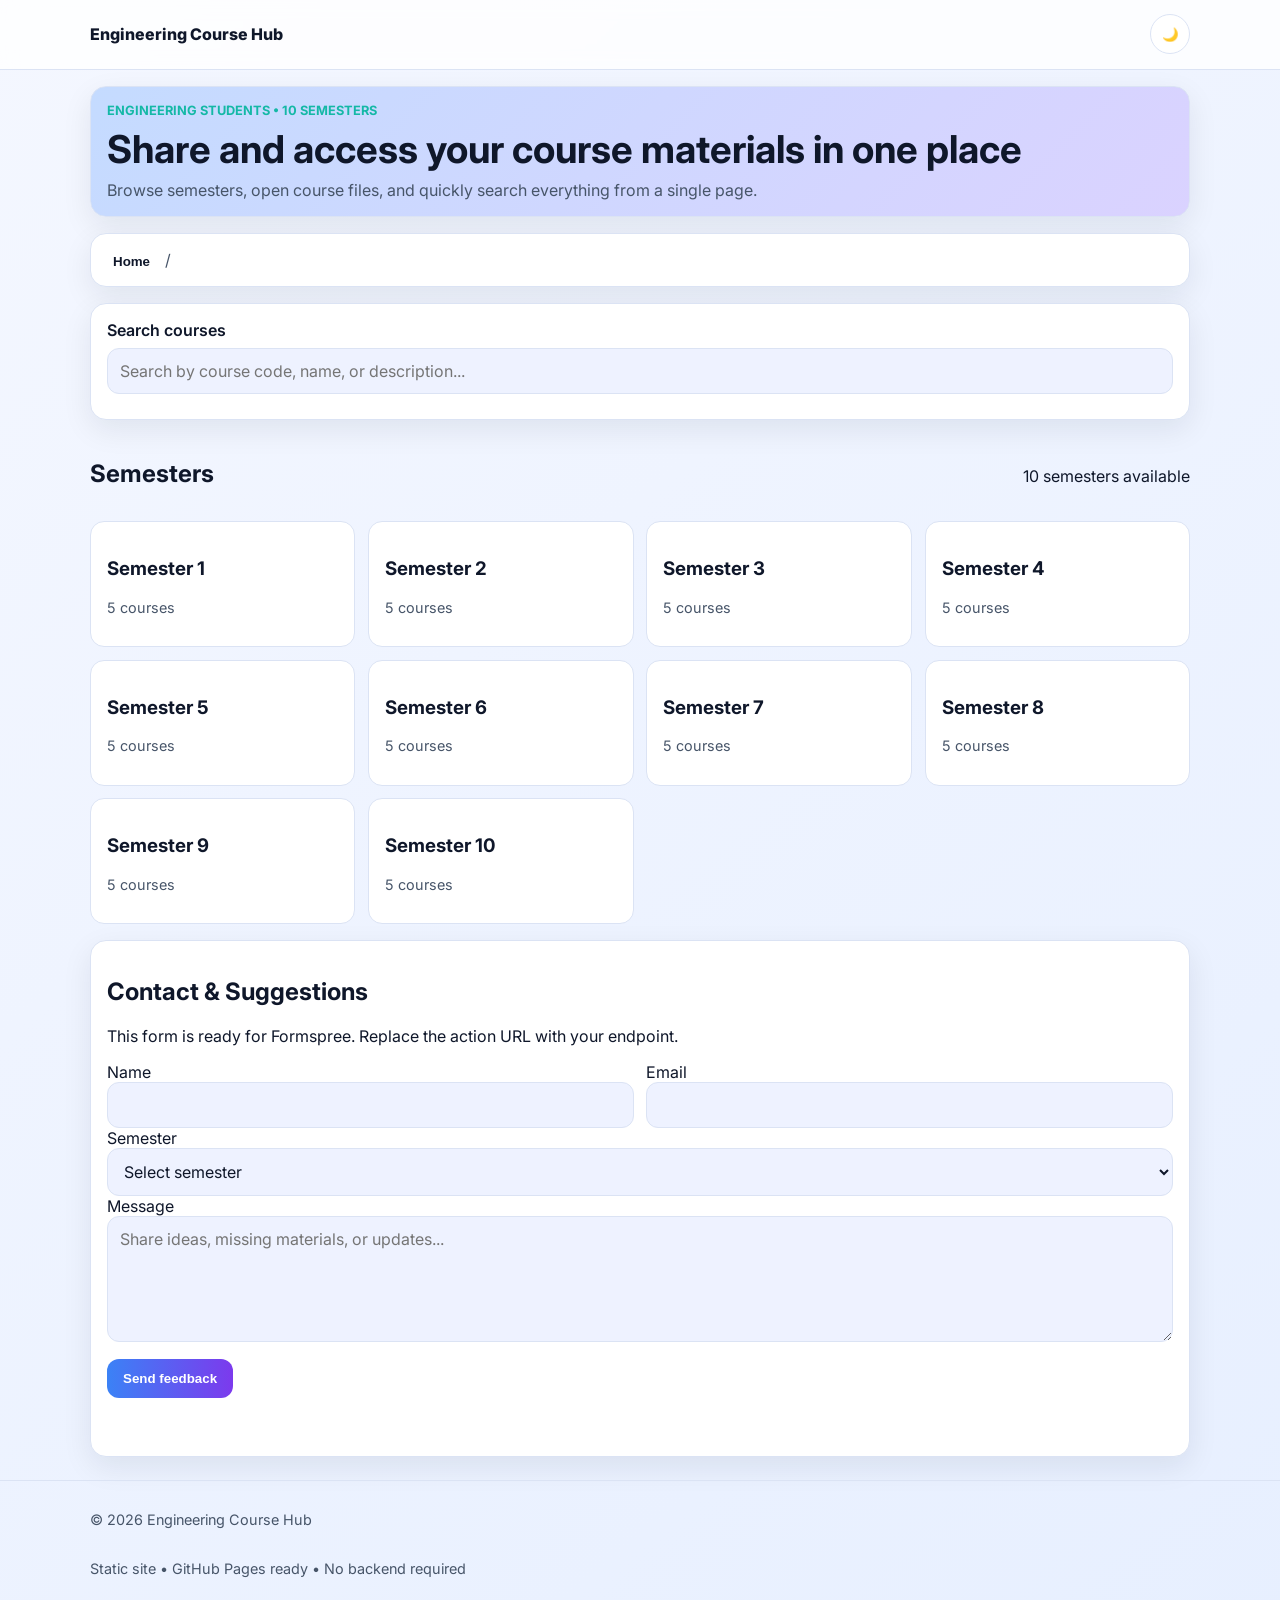
==== index.html @ 5667a60e "feat: add complete engineering course-sharing static website Agent-Logs-Url: https://github.com/xNai" ====
<!doctype html>
<html lang="en">
<head>
  <meta charset="UTF-8" />
  <meta name="viewport" content="width=device-width, initial-scale=1.0" />
  <title>Engineering Course Hub</title>
  <meta name="description" content="A static course-sharing website for 10 engineering semesters." />
  <link rel="preconnect" href="https://fonts.googleapis.com">
  <link rel="preconnect" href="https://fonts.gstatic.com" crossorigin>
  <link href="https://fonts.googleapis.com/css2?family=Inter:wght@400;500;600;700;800&display=swap" rel="stylesheet">
  <link rel="stylesheet" href="styles.css" />
</head>
<body>
  <header class="site-header">
    <div class="container header-inner">
      <a class="brand" href="#" id="home-link">Engineering Course Hub</a>
      <button id="theme-toggle" class="theme-toggle" type="button" aria-label="Toggle dark mode">🌙</button>
    </div>
  </header>

  <main class="container">
    <section class="hero card">
      <p class="eyebrow">Engineering Students • 10 Semesters</p>
      <h1>Share and access your course materials in one place</h1>
      <p class="hero-subtitle">Browse semesters, open course files, and quickly search everything from a single page.</p>
    </section>

    <nav class="breadcrumb card" aria-label="Breadcrumb">
      <button id="crumb-home" class="crumb active" type="button">Home</button>
      <span class="crumb-sep">/</span>
      <button id="crumb-semester" class="crumb" type="button" hidden></button>
      <span id="crumb-semester-sep" class="crumb-sep" hidden>/</span>
      <button id="crumb-course" class="crumb" type="button" hidden></button>
    </nav>

    <section class="search-panel card">
      <label for="search-input" class="search-label">Search courses</label>
      <input id="search-input" type="search" placeholder="Search by course code, name, or description..." autocomplete="off" />
      <div id="search-results" class="search-results" aria-live="polite"></div>
    </section>

    <section id="loading" class="card">
      <div class="skeleton skeleton-title"></div>
      <div class="skeleton skeleton-line"></div>
      <div class="skeleton skeleton-line"></div>
    </section>

    <section id="semester-view" hidden>
      <div class="section-header">
        <h2>Semesters</h2>
        <p id="semester-count"></p>
      </div>
      <div id="semester-grid" class="semester-grid"></div>
    </section>

    <section id="course-view" hidden>
      <div class="section-header">
        <h2 id="course-view-title"></h2>
        <p id="course-view-count"></p>
      </div>
      <div id="course-list" class="course-list"></div>
    </section>

    <section id="file-view" hidden>
      <article class="card course-detail">
        <h2 id="course-title"></h2>
        <p id="course-description"></p>
        <div class="file-header">
          <h3>Files</h3>
          <span id="file-count"></span>
        </div>
        <div id="file-list" class="file-list"></div>
      </article>
    </section>

    <section class="contact card" id="feedback">
      <h2>Contact & Suggestions</h2>
      <p>This form is ready for Formspree. Replace the action URL with your endpoint.</p>
      <form id="contact-form" action="https://formspree.io/f/your-form-id" method="POST">
        <div class="form-grid">
          <label>
            Name
            <input type="text" name="name" required />
          </label>
          <label>
            Email
            <input type="email" name="email" required />
          </label>
        </div>
        <label>
          Semester
          <select name="semester" required>
            <option value="">Select semester</option>
            <option value="Semester 1">Semester 1</option>
            <option value="Semester 2">Semester 2</option>
            <option value="Semester 3">Semester 3</option>
            <option value="Semester 4">Semester 4</option>
            <option value="Semester 5">Semester 5</option>
            <option value="Semester 6">Semester 6</option>
            <option value="Semester 7">Semester 7</option>
            <option value="Semester 8">Semester 8</option>
            <option value="Semester 9">Semester 9</option>
            <option value="Semester 10">Semester 10</option>
          </select>
        </label>
        <label>
          Message
          <textarea name="message" rows="5" required placeholder="Share ideas, missing materials, or updates..."></textarea>
        </label>
        <button class="btn" type="submit">Send feedback</button>
        <p id="form-status" class="form-status" aria-live="polite"></p>
      </form>
    </section>
  </main>

  <footer class="site-footer">
    <div class="container footer-inner">
      <p>© <span id="year"></span> Engineering Course Hub</p>
      <p>Static site • GitHub Pages ready • No backend required</p>
    </div>
  </footer>

  <script src="app.js" defer></script>
</body>
</html>
---- styles.css ----
:root {
  --bg: #f4f7ff;
  --surface: #ffffff;
  --surface-alt: #eef2ff;
  --text: #0f172a;
  --muted: #475569;
  --primary: #3b82f6;
  --primary-2: #7c3aed;
  --accent: #14b8a6;
  --border: #dbe3f4;
  --shadow: 0 10px 30px rgba(15, 23, 42, 0.08);
  --radius: 16px;
}

body.dark {
  --bg: #0b1220;
  --surface: #111a2b;
  --surface-alt: #0f1728;
  --text: #e2e8f0;
  --muted: #9fb0ca;
  --border: #23304a;
  --shadow: 0 10px 30px rgba(2, 6, 23, 0.6);
}

* { box-sizing: border-box; }

body {
  margin: 0;
  font-family: "Inter", system-ui, -apple-system, sans-serif;
  background: linear-gradient(140deg, var(--bg), color-mix(in oklab, var(--bg), var(--primary) 7%));
  color: var(--text);
  min-height: 100vh;
}

.container { width: min(1100px, 94%); margin: 0 auto; }

.site-header {
  position: sticky;
  top: 0;
  z-index: 10;
  backdrop-filter: blur(8px);
  background: color-mix(in oklab, var(--surface), transparent 20%);
  border-bottom: 1px solid var(--border);
}

.header-inner {
  display: flex;
  justify-content: space-between;
  align-items: center;
  padding: 0.9rem 0;
}

.brand {
  font-weight: 800;
  text-decoration: none;
  color: var(--text);
}

.theme-toggle {
  border: 1px solid var(--border);
  background: var(--surface);
  color: var(--text);
  border-radius: 999px;
  width: 2.5rem;
  height: 2.5rem;
}

.card {
  background: var(--surface);
  border: 1px solid var(--border);
  border-radius: var(--radius);
  padding: 1rem;
  box-shadow: var(--shadow);
}

.hero {
  margin-top: 1rem;
  background: linear-gradient(135deg, color-mix(in oklab, var(--primary), white 70%), color-mix(in oklab, var(--primary-2), white 75%));
}

body.dark .hero {
  background: linear-gradient(135deg, color-mix(in oklab, var(--primary), black 55%), color-mix(in oklab, var(--primary-2), black 50%));
}

.eyebrow { margin: 0; font-weight: 700; font-size: 0.8rem; text-transform: uppercase; color: var(--accent); }
.hero h1 { margin: 0.5rem 0; font-size: clamp(1.6rem, 4vw, 2.4rem); }
.hero-subtitle { margin: 0; color: var(--muted); }

.breadcrumb,
.search-panel,
.contact { margin-top: 1rem; }

.crumb {
  border: 0;
  background: transparent;
  color: var(--muted);
  font-weight: 600;
}

.crumb.active { color: var(--text); }
.crumb-sep { color: var(--muted); margin-inline: 0.3rem; }

.search-label { display: block; margin-bottom: 0.5rem; font-weight: 600; }
#search-input,
input,
select,
textarea {
  width: 100%;
  border: 1px solid var(--border);
  background: var(--surface-alt);
  color: var(--text);
  border-radius: 12px;
  padding: 0.75rem;
  font: inherit;
}

#search-input:focus,
input:focus,
select:focus,
textarea:focus {
  outline: 2px solid color-mix(in oklab, var(--primary), white 30%);
  border-color: var(--primary);
}

.search-results {
  margin-top: 0.6rem;
  display: grid;
  gap: 0.5rem;
}

.search-item {
  border: 1px solid var(--border);
  border-radius: 12px;
  background: var(--surface-alt);
  width: 100%;
  text-align: left;
  padding: 0.75rem;
}

.search-item mark { background: #fef08a; padding: 0.08rem 0.2rem; border-radius: 3px; }
body.dark .search-item mark { background: #854d0e; color: #fff; }

.section-header {
  display: flex;
  align-items: baseline;
  justify-content: space-between;
  gap: 1rem;
  margin: 1.2rem 0 0.8rem;
}

.semester-grid {
  display: grid;
  gap: 0.8rem;
  grid-template-columns: 1fr;
}

.semester-card,
.course-card,
.file-card {
  border: 1px solid var(--border);
  border-radius: 14px;
  background: var(--surface);
  padding: 1rem;
  transition: transform .2s ease, border-color .2s ease;
}

.semester-card:hover,
.course-card:hover,
.file-card:hover,
.search-item:hover { transform: translateY(-2px); border-color: var(--primary); cursor: pointer; }

.meta { color: var(--muted); font-size: 0.9rem; }
.course-list, .file-list { display: grid; gap: 0.7rem; }

.file-row {
  display: flex;
  align-items: center;
  justify-content: space-between;
  flex-wrap: wrap;
  gap: .6rem;
}

.file-left {
  display: flex;
  align-items: center;
  gap: .55rem;
  min-width: 0;
}

.file-icon {
  width: 2rem;
  height: 2rem;
  border-radius: 8px;
  display: grid;
  place-items: center;
  font-weight: 700;
  background: var(--surface-alt);
  border: 1px solid var(--border);
}

.file-link {
  text-decoration: none;
  color: #fff;
  background: linear-gradient(90deg, var(--primary), var(--primary-2));
  padding: .45rem .8rem;
  border-radius: 10px;
  font-weight: 600;
}

.form-grid {
  display: grid;
  gap: 0.7rem;
  grid-template-columns: 1fr;
}

.btn {
  margin-top: .8rem;
  border: 0;
  border-radius: 12px;
  background: linear-gradient(90deg, var(--primary), var(--primary-2));
  color: #fff;
  font-weight: 700;
  padding: .75rem 1rem;
}

.form-status { min-height: 1.2rem; color: var(--muted); margin-top: .45rem; }

.site-footer { margin-top: 1.4rem; border-top: 1px solid var(--border); }
.footer-inner { display: flex; flex-direction: column; gap: 0.2rem; padding: 1rem 0 2rem; color: var(--muted); font-size: 0.9rem; }

.skeleton {
  border-radius: 10px;
  background: linear-gradient(90deg, color-mix(in oklab, var(--surface), var(--border) 75%), color-mix(in oklab, var(--surface), var(--border) 50%), color-mix(in oklab, var(--surface), var(--border) 75%));
  background-size: 200% 100%;
  animation: shimmer 1.2s infinite linear;
}

.skeleton-title { height: 24px; width: 45%; margin-bottom: 12px; }
.skeleton-line { height: 16px; margin-bottom: 10px; }

@keyframes shimmer {
  from { background-position: 180% 0; }
  to { background-position: -20% 0; }
}

@media (min-width: 768px) {
  .semester-grid { grid-template-columns: repeat(2, 1fr); }
  .form-grid { grid-template-columns: repeat(2, 1fr); }
}

@media (min-width: 1024px) {
  .semester-grid { grid-template-columns: repeat(4, 1fr); }
}
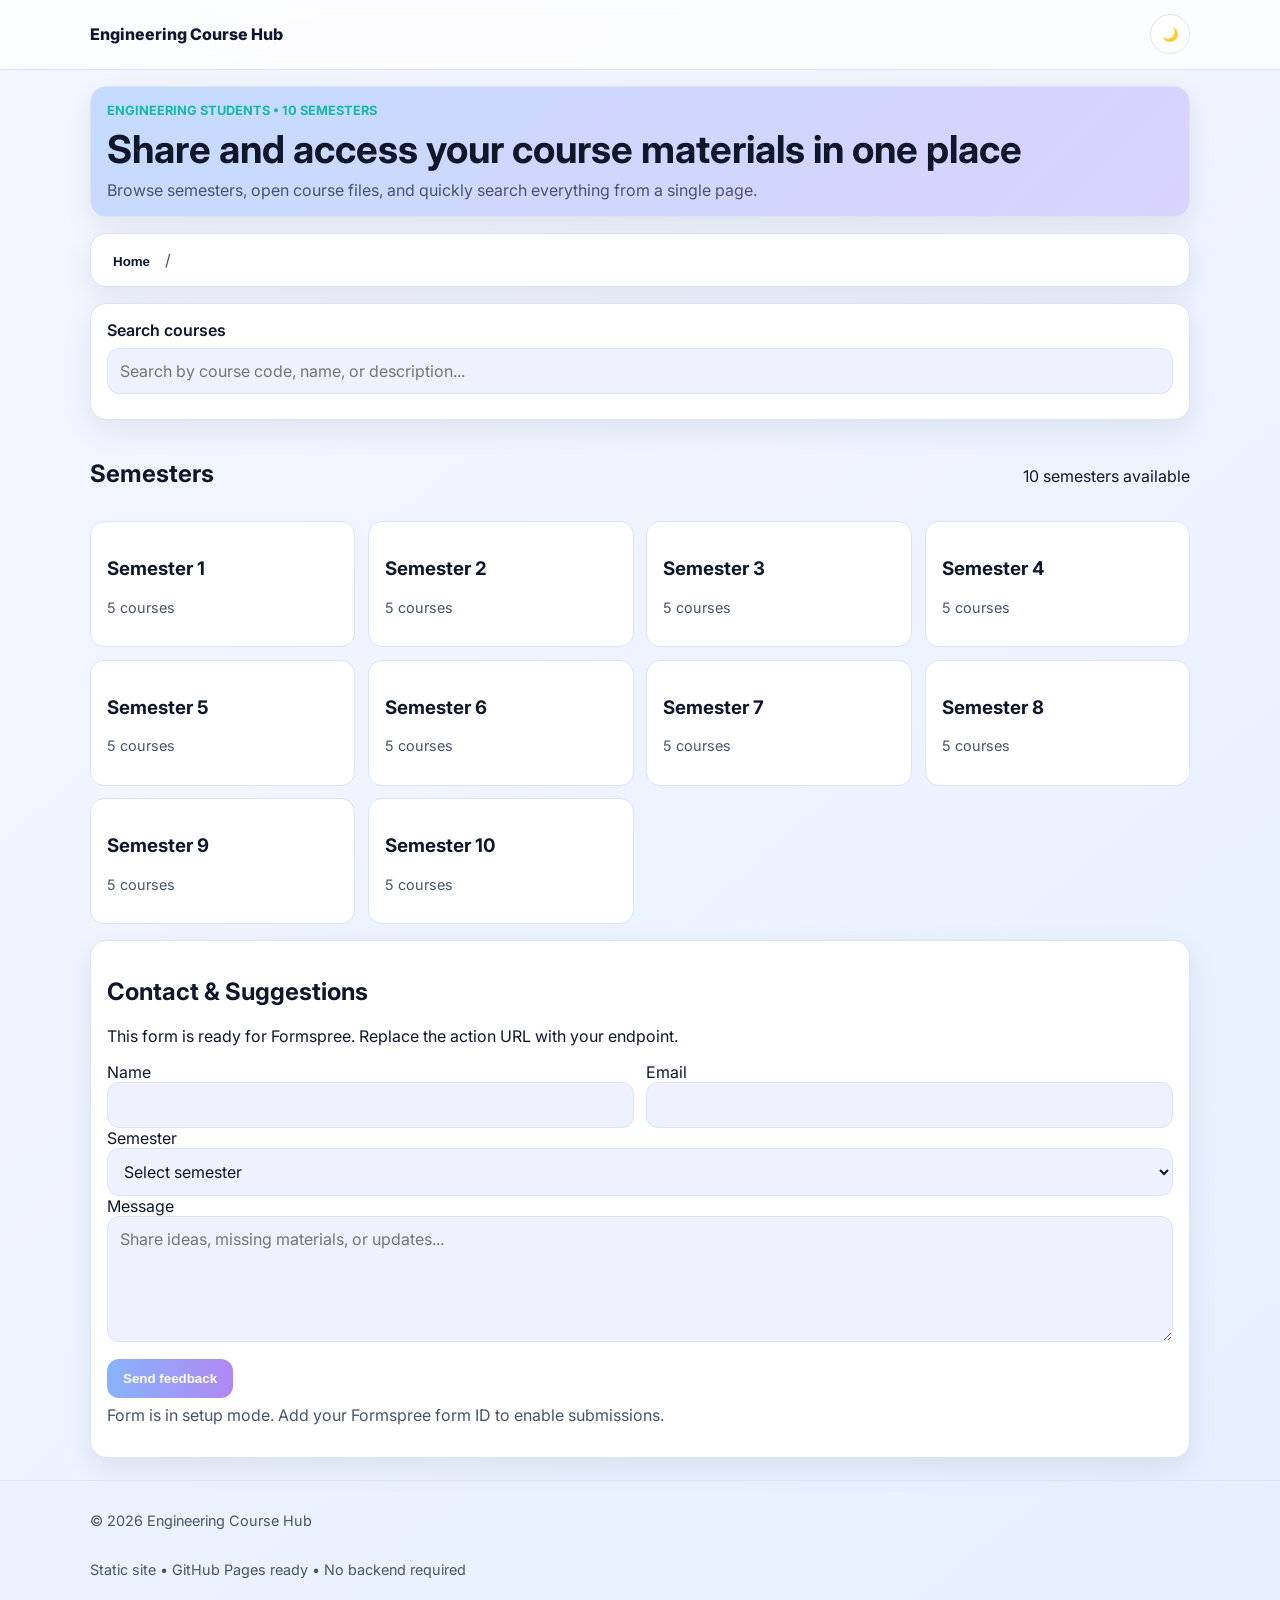
==== commit 92c52e65: "fix: polish validation feedback for form setup and search highlighting Agent-Logs-Url: https://githu" ====
--- a/index.html
+++ b/index.html
@@ -76,7 +76,8 @@
     <section class="contact card" id="feedback">
       <h2>Contact & Suggestions</h2>
       <p>This form is ready for Formspree. Replace the action URL with your endpoint.</p>
-      <form id="contact-form" action="https://formspree.io/f/your-form-id" method="POST">
+      <!-- Replace # with your Formspree endpoint (for example: https://formspree.io/f/abcxyz). -->
+      <form id="contact-form" action="#" method="POST">
         <div class="form-grid">
           <label>
             Name
--- a/styles.css
+++ b/styles.css
@@ -27,6 +27,7 @@
 body {
   margin: 0;
   font-family: "Inter", system-ui, -apple-system, sans-serif;
+  background: var(--bg);
   background: linear-gradient(140deg, var(--bg), color-mix(in oklab, var(--bg), var(--primary) 7%));
   color: var(--text);
   min-height: 100vh;
@@ -75,10 +76,12 @@
 
 .hero {
   margin-top: 1rem;
+  background: #eaf2ff;
   background: linear-gradient(135deg, color-mix(in oklab, var(--primary), white 70%), color-mix(in oklab, var(--primary-2), white 75%));
 }
 
 body.dark .hero {
+  background: #1a2740;
   background: linear-gradient(135deg, color-mix(in oklab, var(--primary), black 55%), color-mix(in oklab, var(--primary-2), black 50%));
 }
 
@@ -223,6 +226,11 @@
   padding: .75rem 1rem;
 }
 
+.btn:disabled {
+  opacity: 0.6;
+  cursor: not-allowed;
+}
+
 .form-status { min-height: 1.2rem; color: var(--muted); margin-top: .45rem; }
 
 .site-footer { margin-top: 1.4rem; border-top: 1px solid var(--border); }
